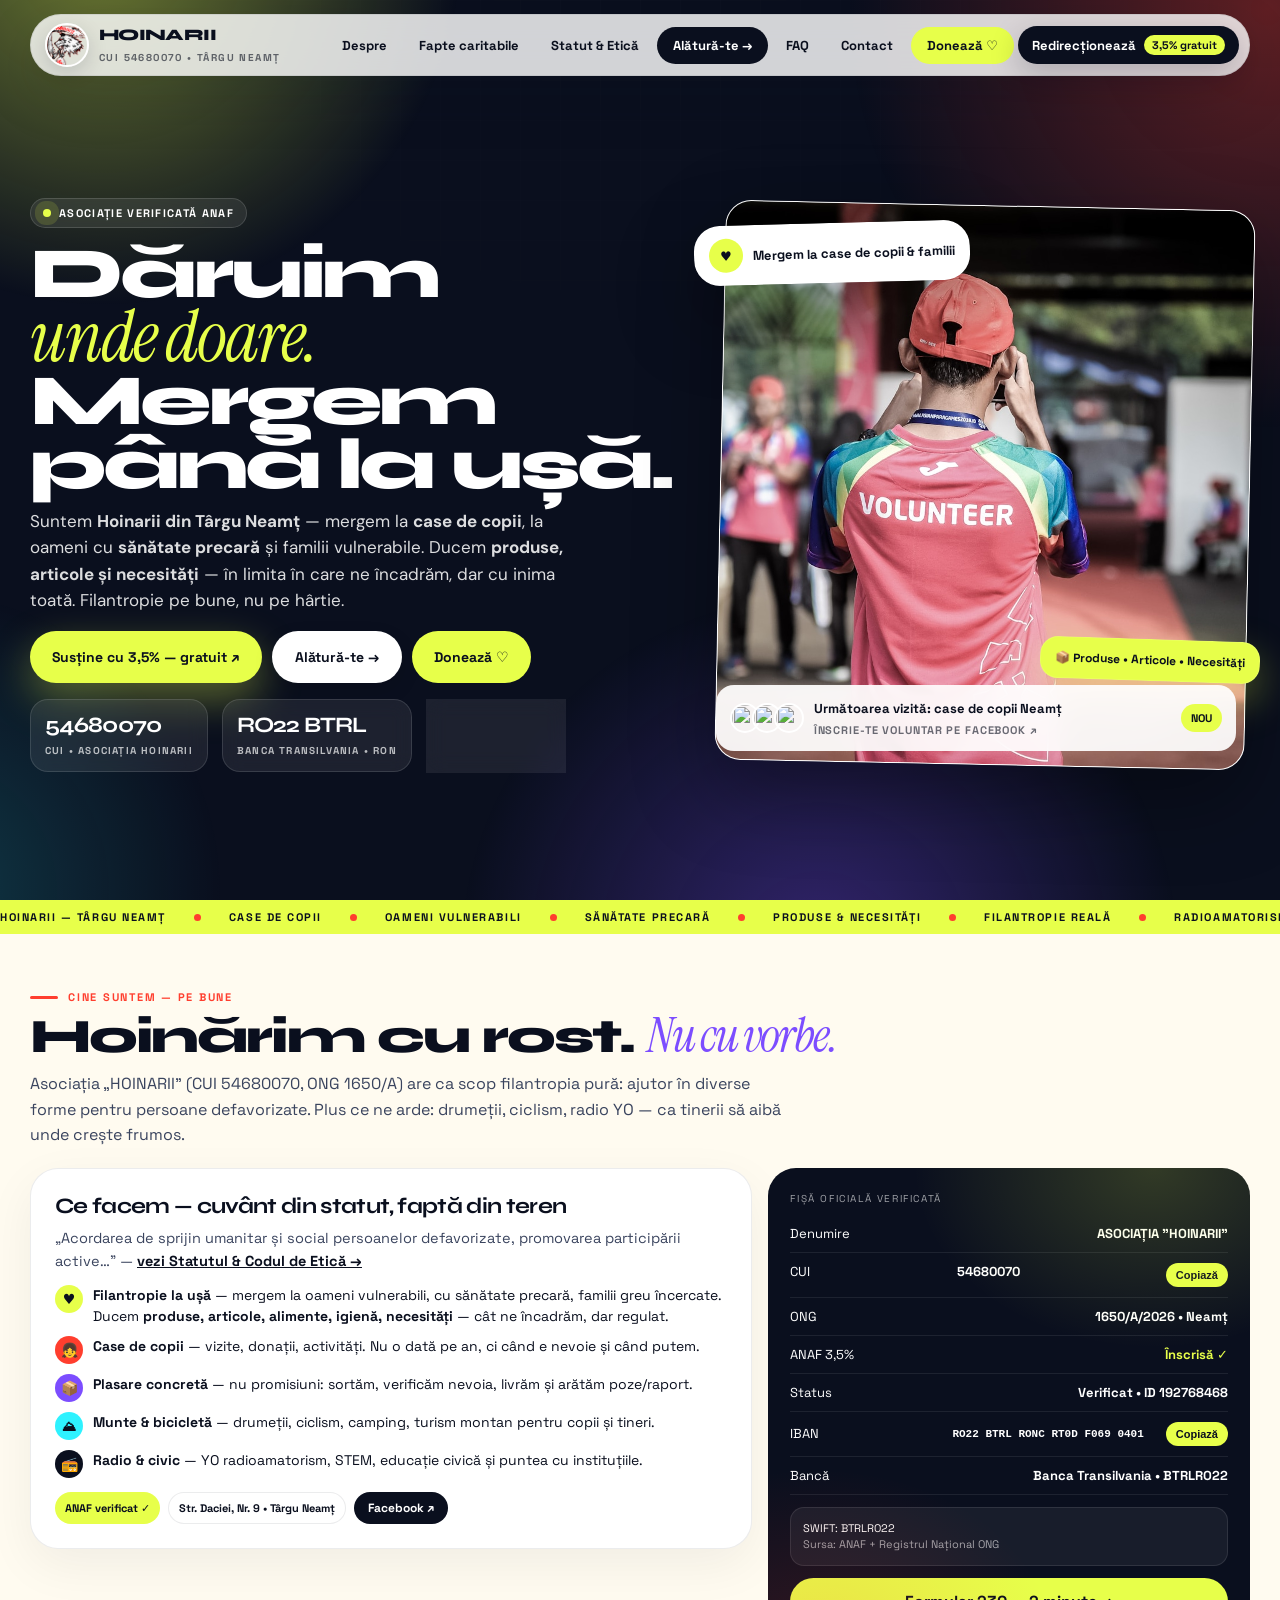
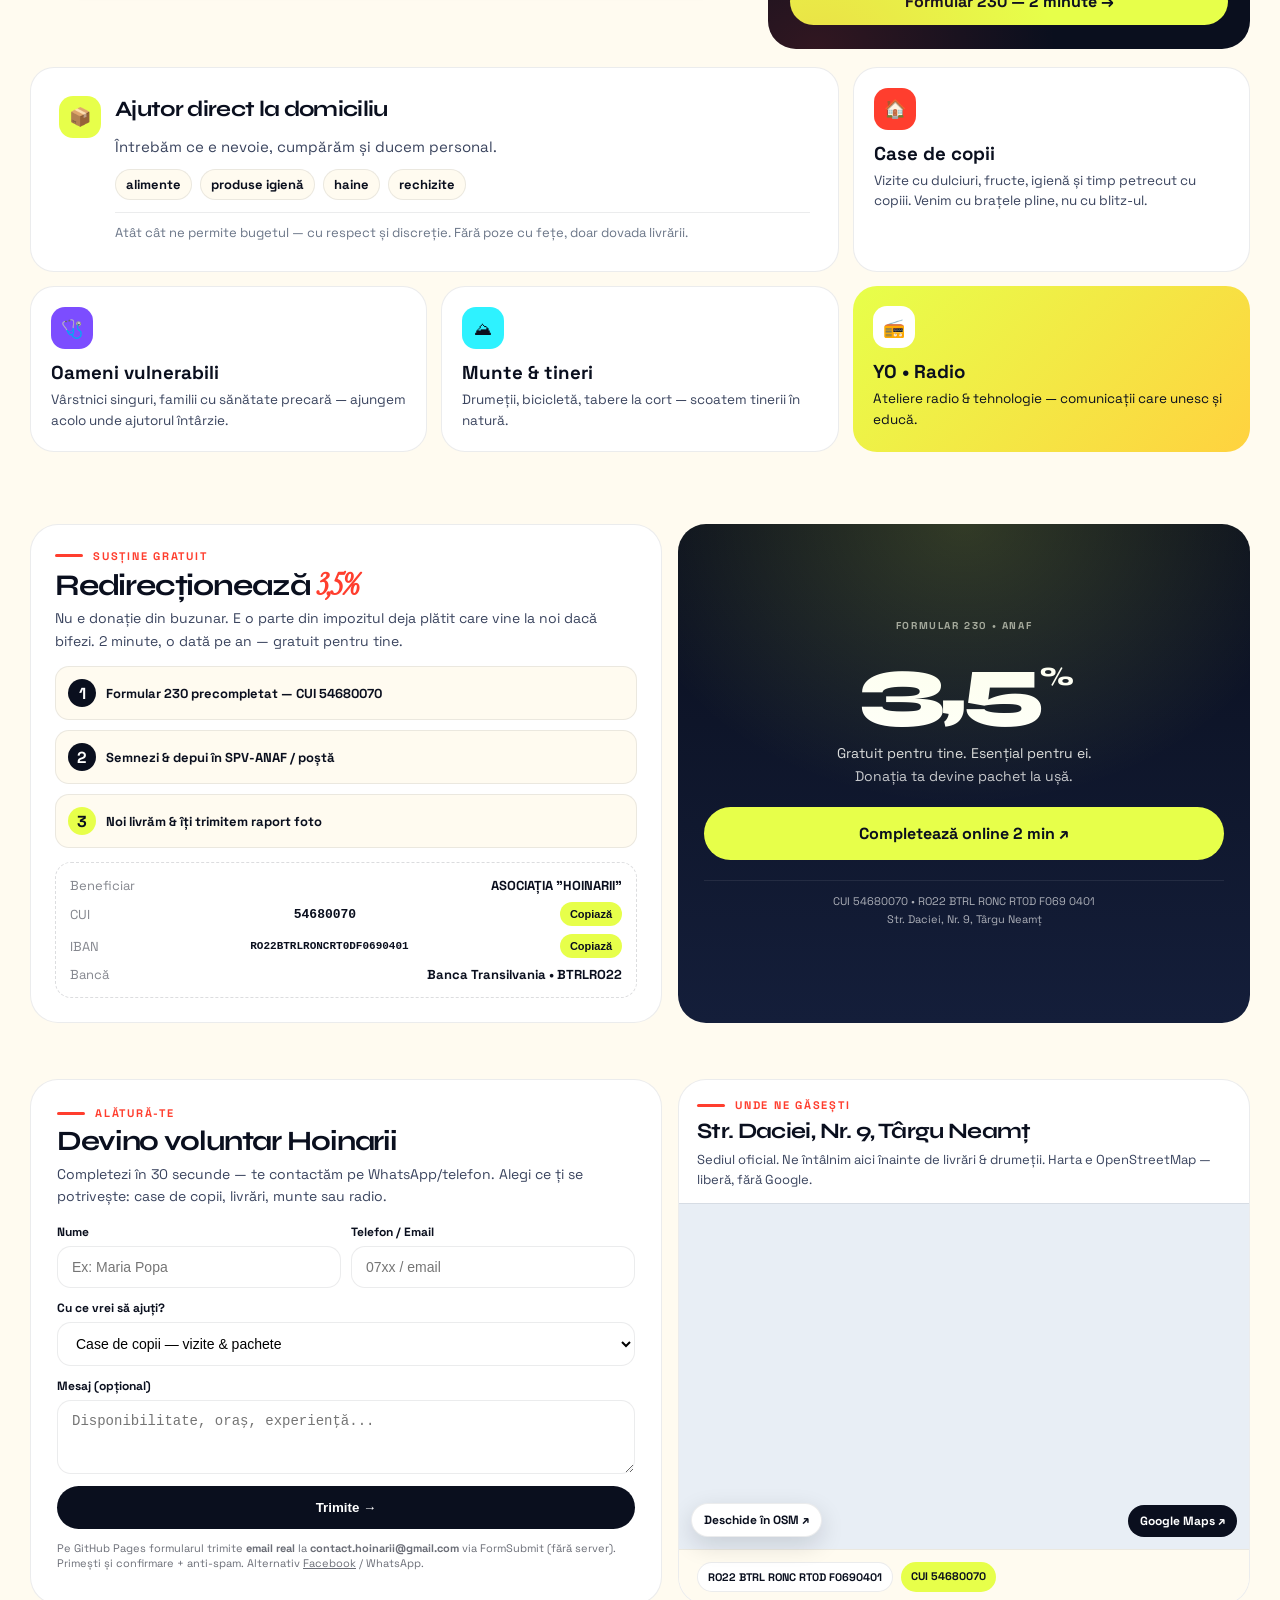
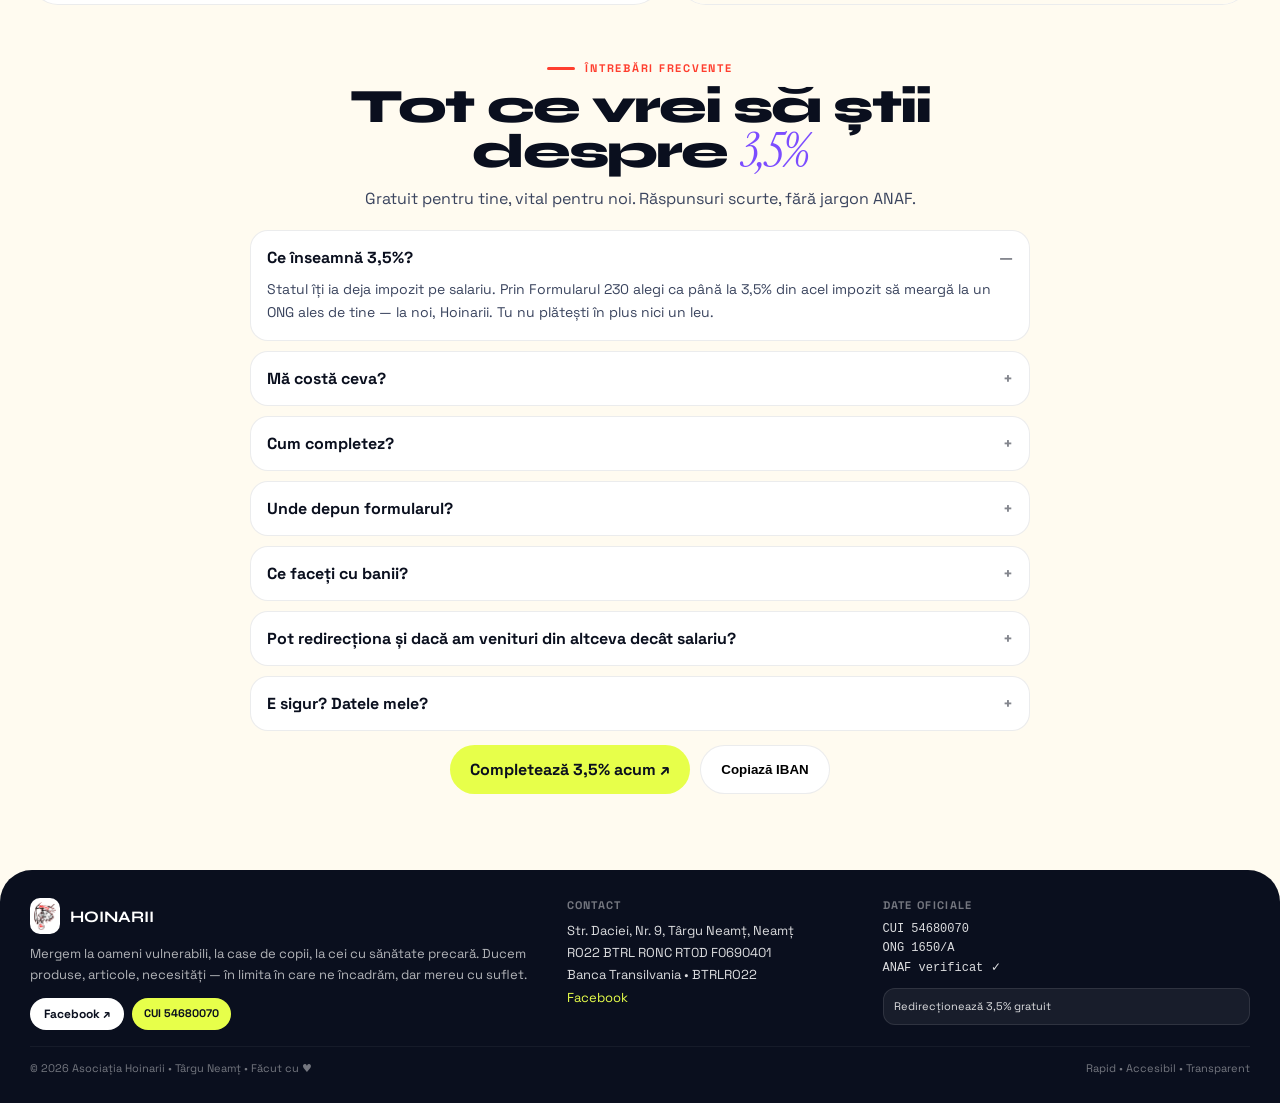
==== index.html @ 965cc8b4 "Add files via upload" ====
﻿<!DOCTYPE html>
<html lang="ro">
<head>
<meta charset="UTF-8">
<meta name="viewport" content="width=device-width, initial-scale=1">
<title>Asociația HOINARII — CUI 54680070 • Dăruim unde doare • Târgu Neamț</title>
<meta name="description" content="Hoinarii mergem la case de copii, la oameni vulnerabili cu sănătate precară — ducem produse, articole, necesități. CUI 54680070 • IBAN RO22 BTRL RONC RT0D F0690401 • ANAF 10.06.2026">
<link rel="icon" href="hoinarii-logo.png">
<link href="https://fonts.googleapis.com/css2?family=Syne:wght@600;700;800&family=Space+Grotesk:wght@400;500;700&family=DM+Sans:wght@400;600;700&family=Instrument+Serif:ital@0;1&display=swap" rel="stylesheet">
<style>
:root{--ink:#0A0F1E;--lime:#E7FF4A;--coral:#FF3E2E;--violet:#7C4DFF;--cyan:#2EF2FF;--cream:#FFFBF0;--line:rgba(10,15,30,.08)}
*{box-sizing:border-box;margin:0;padding:0}
html{scroll-behavior:smooth}
body{font-family:'Space Grotesk',system-ui,sans-serif;background:var(--cream);color:var(--ink);overflow-x:hidden}
a{text-decoration:none;color:inherit}
img{max-width:100%;display:block}
/* NAV WOW */
.nav{position:fixed;top:14px;left:50%;transform:translateX(-50%);z-index:50;width:min(1220px,calc(100% - 18px));background:rgba(255,255,255,.82);backdrop-filter:blur(18px) saturate(1.2);border:1px solid rgba(10,15,30,.08);border-radius:999px;display:flex;align-items:center;justify-content:space-between;padding:8px 10px 8px 14px;box-shadow:0 20px 60px rgba(10,15,30,.12)}
.brand{display:flex;align-items:center;gap:10px}
.brand img{height:44px;width:44px;object-fit:cover;border-radius:50%;border:2px solid white;box-shadow:0 6px 20px rgba(10,15,30,.15)}
.brand b{font-family:'Syne';font-weight:800;letter-spacing:-.04em;font-size:16px;line-height:1}
.brand span{font-size:10px;letter-spacing:.14em;text-transform:uppercase;opacity:.6;font-weight:700}
.nav-links{display:flex;gap:4px;align-items:center}
.nav-links a{padding:9px 14px;border-radius:999px;font-weight:700;font-size:13px;transition:.2s}
.nav-links a:hover{background:rgba(10,15,30,.06)}
.cta{ background:var(--ink);color:white;padding:11px 18px;border-radius:999px;font-weight:800;font-size:13px;display:inline-flex;gap:8px;align-items:center;box-shadow:0 10px 30px rgba(10,15,30,.22);transition:.2s}
.cta:hover{transform:translateY(-1px) scale(1.02)}
.cta span{background:var(--lime);color:var(--ink);padding:3px 8px;border-radius:999px;font-size:11px}
.hamb{display:none;width:42px;height:42px;border-radius:50%;border:1px solid var(--line);background:white;display:none;place-items:center}

/* HERO WOW */
.hero{position:relative;min-height:100vh;display:grid;place-items:center;background:var(--ink);overflow:hidden;color:white;padding:110px 18px 40px}
.mesh{position:absolute;inset:-20%;background:radial-gradient(600px 600px at 20% 10%, rgba(231,255,74,.45), transparent 60%), radial-gradient(700px 700px at 85% 15%, rgba(255,62,46,.35), transparent 60%), radial-gradient(600px 600px at 60% 90%, rgba(124,77,255,.35), transparent 60%), radial-gradient(500px 500px at 10% 85%, rgba(46,242,255,.18), transparent 60%);filter:blur(0px);animation:drift 12s ease-in-out infinite alternate}
@keyframes drift{to{transform:translate(20px,-20px) scale(1.04)}}
.grid-overlay{position:absolute;inset:0;background:linear-gradient(rgba(255,255,255,.06) 1px, transparent 1px), linear-gradient(90deg, rgba(255,255,255,.06) 1px, transparent 1px);background-size:40px 40px;opacity:.18;mask:radial-gradient(800px 600px at 50% 0%, black, transparent 78%)}
.hero-inner{position:relative;z-index:2;width:min(1220px,100%);display:grid;grid-template-columns:1.08fr .92fr;gap:28px;align-items:center}
.eyebrow{display:inline-flex;align-items:center;gap:8px;background:rgba(255,255,255,.08);border:1px solid rgba(255,255,255,.14);backdrop-filter:blur(10px);padding:7px 12px;border-radius:999px;font-size:11px;font-weight:700;letter-spacing:.12em;text-transform:uppercase}
.eyebrow i{width:8px;height:8px;background:var(--lime);border-radius:50%;box-shadow:0 0 0 8px rgba(231,255,74,.14);animation:pulse 2s infinite}
@keyframes pulse{50%{opacity:.6}}
.hero h1{font-family:'Syne';font-weight:800;font-size:clamp(36px,5.8vw,72px);line-height:.88;letter-spacing:-.05em;margin:14px 0 12px}
.hero h1 em{font-family:'Instrument Serif';font-weight:400;font-style:italic;color:var(--lime);letter-spacing:-.03em}
.hero p{font-family:'DM Sans';font-size:17px;line-height:1.55;color:rgba(255,255,255,.86);max-width:560px}
.hero-actions{margin-top:18px;display:flex;gap:10px;flex-wrap:wrap}
.btn{padding:16px 22px;border-radius:999px;font-weight:800;font-size:14px;display:inline-flex;gap:8px;align-items:center;transition:.2s;border:none;cursor:pointer}
.btn-lime{background:var(--lime);color:var(--ink);box-shadow:0 16px 40px rgba(231,255,74,.35)}
.btn-lime:hover{transform:translateY(-2px) scale(1.02)}
.btn-ghost{background:rgba(255,255,255,.08);color:white;border:1px solid rgba(255,255,255,.16);backdrop-filter:blur(8px)}
.btn-ghost:hover{background:rgba(255,255,255,.14)}
.stats{display:flex;gap:14px;flex-wrap:wrap;margin-top:16px}
.stat{background:rgba(255,255,255,.08);border:1px solid rgba(255,255,255,.12);backdrop-filter:blur(10px);padding:12px 14px;border-radius:18px;min-width:140px}
.stat b{font-family:'Syne';font-size:22px;letter-spacing:-.04em;display:block}
.stat span{font-size:10px;letter-spacing:.12em;text-transform:uppercase;opacity:.7;font-weight:700}
/* HERO CARD STACK */
.stack{position:relative;height:560px}
.card{position:absolute;border-radius:26px;overflow:hidden;box-shadow:0 30px 80px rgba(0,0,0,.35);border:1px solid rgba(255,255,255,.12)}
.card-1{inset:0 0 0 18px;transform:rotate(1.2deg);background:white}
.card-1 img{width:100%;height:100%;object-fit:cover}
.card-2{left:-8px;top:18px;background:white;padding:12px 14px;display:flex;gap:10px;align-items:center;transform:rotate(-1.5deg);color:var(--ink);font-weight:800;font-size:13px}
.card-3{right:-10px;bottom:84px;background:var(--lime);color:var(--ink);padding:12px 14px;border-radius:18px;transform:rotate(1.8deg);font-weight:800;font-size:12px;box-shadow:0 16px 40px rgba(231,255,74,.35)}
.card-bar{position:absolute;left:14px;right:14px;bottom:14px;background:rgba(255,255,255,.92);backdrop-filter:blur(12px);border-radius:18px;padding:12px 14px;display:flex;justify-content:space-between;align-items:center;gap:10px;color:var(--ink)}
.avatars{display:flex}
.avatars img{width:30px;height:30px;border-radius:50%;border:2px solid white;margin-left:-8px;object-fit:cover}
.avatars img:first-child{margin:0}

/* TICKER */
.ticker{background:var(--lime);color:var(--ink);padding:10px 0;overflow:hidden;white-space:nowrap;font-weight:800;letter-spacing:.14em;text-transform:uppercase;font-size:11px;border-y:1px solid rgba(10,15,30,.08)}
.track{display:inline-flex;gap:28px;animation:marq 18s linear infinite;align-items:center}
.track i{width:7px;height:7px;background:var(--coral);border-radius:50%;display:inline-block}
@keyframes marq{0%{transform:translateX(0)}100%{transform:translateX(-50%)}}

/* SECTIONS */
.wrap{width:min(1220px,calc(100% - 24px));margin:0 auto}
.section{padding:56px 0}
.kicker{font-size:11px;letter-spacing:.16em;text-transform:uppercase;font-weight:800;color:var(--coral);display:flex;gap:10px;align-items:center}
.kicker::before{content:'';width:28px;height:3px;background:var(--coral);border-radius:999px}
.h2{font-family:'Syne';font-weight:800;font-size:clamp(28px,4.2vw,48px);line-height:.92;letter-spacing:-.04em;color:var(--ink);margin:10px 0 12px}
.h2 em{font-family:'Instrument Serif';font-style:italic;font-weight:400;color:var(--violet)}
.lead{color:#3A445E;line-height:1.6;font-size:16px;max-width:760px}

/* BENTO */
.bento{margin-top:20px;display:grid;grid-template-columns:1.2fr .8fr;gap:16px;align-items:start}
.glass{background:white;border:1px solid var(--line);border-radius:28px;padding:24px;box-shadow:0 16px 50px rgba(10,15,30,.06)}
.glass h3{font-family:'Syne';font-size:22px;letter-spacing:-.03em}
.checks{margin-top:12px;display:grid;gap:10px}
.check{display:flex;gap:10px;align-items:flex-start;font-size:14px;line-height:1.45}
.check em{width:28px;height:28px;border-radius:50%;display:grid;place-items:center;flex-shrink:0;font-style:normal;font-weight:800}
.c1 em{background:var(--lime)}
.c2 em{background:var(--coral);color:white}
.c3 em{background:var(--violet);color:white}
.c4 em{background:var(--cyan)}
.c5 em{background:var(--ink);color:white}
.id-wow{background:var(--ink);color:white;border-radius:28px;padding:24px 22px;position:relative;overflow:hidden}
.id-wow .row{gap:14px}
.id-wow::after{content:'';position:absolute;inset:0;background:radial-gradient(400px 300px at 80% 0%, rgba(231,255,74,.18), transparent 60%), radial-gradient(400px 300px at 10% 100%, rgba(255,62,46,.16), transparent 60%);pointer-events:none}
.id-head{font-size:10px;letter-spacing:.16em;text-transform:uppercase;opacity:.6;margin-bottom:10px}
.row{display:flex;justify-content:space-between;gap:10px;padding:10px 0;border-bottom:1px solid rgba(255,255,255,.08);font-size:13px}
.row:last-child{border:0}
.row b{font-weight:800}
.copy{background:var(--lime);color:var(--ink);border:none;padding:6px 10px;border-radius:999px;font-weight:800;font-size:11px;cursor:pointer}

/* WOW GRID - ACTIVITATI REALE */
.real{margin-top:18px;display:grid;grid-template-columns:repeat(3,1fr);gap:14px}
.real-card{background:white;border:1px solid var(--line);border-radius:24px;padding:20px;position:relative;overflow:hidden;transition:.25s}
.real-card:hover{transform:translateY(-6px) rotate(.2deg);box-shadow:0 20px 50px rgba(10,15,30,.12)}
.real-card.big{grid-column:span 2;background:linear-gradient(135deg, #0A0F1E 0%, #1A2340 100%);color:white;border:none}
.real-card.big p{color:rgba(255,255,255,.78)}
.real-icon{width:42px;height:42px;border-radius:14px;display:grid;place-items:center;font-size:18px;margin-bottom:12px}
.r1 .real-icon{background:var(--lime)}
.r2 .real-icon{background:var(--coral);color:white}
.r3 .real-icon{background:var(--violet);color:white}
.r4 .real-icon{background:var(--cyan)}
.r5 .real-icon{background:#FFD23F}
.tag{position:absolute;top:12px;right:12px;background:var(--lime);padding:6px 10px;border-radius:999px;font-size:10px;font-weight:800;letter-spacing:.06em;text-transform:uppercase;color:var(--ink)}

/* IMPACT WOW */
.impact{margin-top:18px;background:var(--ink);color:white;border-radius:32px;padding:28px;display:grid;grid-template-columns:1.1fr .9fr;gap:22px;align-items:center;position:relative;overflow:hidden}
.impact::before{content:'';position:absolute;inset:0;background:radial-gradient(600px 400px at 15% 10%, rgba(231,255,74,.14), transparent 70%), radial-gradient(500px 500px at 90% 30%, rgba(255,62,46,.16), transparent 70%)}
.counters{display:grid;grid-template-columns:repeat(3,1fr);gap:12px;margin-top:14px}
.counter{background:rgba(255,255,255,.06);border:1px solid rgba(255,255,255,.10);backdrop-filter:blur(8px);border-radius:18px;padding:16px;text-align:center}
.counter b{font-family:'Syne';font-size:30px;letter-spacing:-.04em;display:block}
.counter span{font-size:10px;letter-spacing:.12em;text-transform:uppercase;opacity:.6;font-weight:800}

/* DGASPC BENTO WOW */
.partners{display:grid;grid-template-columns:1.1fr .9fr;gap:16px;margin-top:16px}
.partner-card{background:white;border:1px solid var(--line);border-radius:24px;padding:22px}
.partner-dark{background:var(--ink);color:white;border-radius:24px;padding:22px;position:relative;overflow:hidden}
.chip{padding:7px 10px;border-radius:999px;font-size:11px;font-weight:800;display:inline-flex;gap:6px;align-items:center}
.chip-lime{background:var(--lime);color:var(--ink)}
.chip-white{background:white;border:1px solid var(--line)}

/* DONATIE */
.donate{display:grid;grid-template-columns:1.05fr .95fr;gap:16px;margin-top:16px}
.donate-left{background:white;border:1px solid var(--line);border-radius:28px;padding:24px}
.donate-right{background:linear-gradient(180deg, #0A0F1E 0%, #141E3A 100%);color:white;border-radius:28px;padding:24px;position:relative;overflow:hidden;text-align:center}
.donate-right::after{content:'';position:absolute;inset:0;background:radial-gradient(500px 400px at 50% 0%, rgba(231,255,74,.18), transparent 70%);pointer-events:none}
.big{font-family:'Syne';font-size:82px;letter-spacing:-.06em;line-height:.85;font-weight:800}
.big small{font-size:26px;vertical-align:super}

/* FOOTER */
footer{margin-top:20px;background:var(--ink);color:rgba(255,255,255,.86);border-radius:32px 32px 0 0;padding:28px 18px}
.footer{width:min(1220px,calc(100% - 24px));margin:0 auto;display:grid;grid-template-columns:1.4fr .8fr 1fr;gap:22px}

/* REVEAL */
.reveal{opacity:0;transform:translateY(16px);transition:.6s}
.reveal.in{opacity:1;transform:none}

/* RESPONSIVE */
@media(max-width:980px){
  .hero-inner,.bento,.partners,.donate,.impact{grid-template-columns:1fr}
  .real{grid-template-columns:1fr 1fr}
  .real-card.big{grid-column:span 1}
  .nav-links{display:none}
  .nav-links.open{display:flex;position:absolute;top:62px;left:0;right:0;background:white;border-radius:22px;padding:12px;flex-direction:column;box-shadow:0 20px 60px rgba(10,15,30,.14);border:1px solid var(--line)}
  .hamb{display:grid}
  .stack{height:420px}
  .footer{grid-template-columns:1fr}
}
@media(max-width:640px){.real{grid-template-columns:1fr}.counters{grid-template-columns:1fr}.big{font-size:64px}}
</style>
</head>
<body>

<nav class="nav">
  <a class="brand" href="#acasa">
    <img src="hoinarii-logo.png" alt="Hoinarii" onerror="this.src='https://scontent.fbcm1-1.fna.fbcdn.net/v/t39.30808-1/468862122_584652697306603_2329388760797295664_n.jpg?stp=dst-jpg_tt6&cstp=mx2033x2048&ctp=s720x720&_nc_cat=100&ccb=1-7&_nc_sid=3ab345&_nc_ohc=Ow0p8S0KdeMQ7kNvwFeZqs7&_nc_oc=Adr8qoAkeLyJb9kZlVljF73TWTAmpBjF6z2P2prXF7fdD5mu4oGw2ZP3MWt3UJshZqU&_nc_zt=24&_nc_ht=scontent.fbcm1-1.fna&_nc_gid=qcUa20I_WIpkkNEvyElDGQ'">
    <div><b>HOINARII</b><br><span>CUI 54680070 • Târgu Neamț</span></div>
  </a>
  <div class="nav-links" id="navLinks">
    <a href="#despre">Despre</a>
    <a href="#fapte">Fapte caritabile</a>
    <a href="despre.html">Statut & Etică</a>
    <a href="#voluntari" style="background:var(--ink);color:white;padding:10px 16px;border-radius:999px;font-weight:800;font-size:13px">Alătură-te →</a>
    <a href="#faq">FAQ</a>
    <a href="#contact">Contact</a>
    <a href="#" onclick="openDonate();return false" style="background:var(--lime);color:var(--ink);padding:10px 16px;border-radius:999px;font-weight:800;font-size:13px;display:inline-flex;gap:6px;align-items:center">Donează ♡</a>
    <a class="cta" href="https://ing.redirectioneaza.ro/asociatia-hoinarii/" target="_blank">Redirecționează <span>3,5% gratuit</span></a>
  </div>
  <button class="hamb" id="menuBtn">☰</button>
</nav>

<section class="hero" id="acasa">
  <div class="mesh"></div>
  <div class="grid-overlay"></div>
  <div class="hero-inner">
    <div>
      <div class="eyebrow"><i></i> Asociație verificată ANAF</div>
      <h1>Dăruim<br><em>unde doare.</em><br>Mergem<br>până la ușă.</h1>
      <p>Suntem <b>Hoinarii din Târgu Neamț</b> — mergem la <b>case de copii</b>, la oameni cu <b>sănătate precară</b> și familii vulnerabile. Ducem <b>produse, articole și necesități</b> — în limita în care ne încadrăm, dar cu inima toată. Filantropie pe bune, nu pe hârtie.</p>
      <div class="hero-actions">
        <a class="btn btn-lime" href="https://ing.redirectioneaza.ro/asociatia-hoinarii/" target="_blank">Susține cu 3,5% — gratuit ↗</a>
        <a href="#voluntari" class="btn" style="background:white;color:var(--ink);border:1px solid rgba(255,255,255,.9);box-shadow:0 8px 20px rgba(0,0,0,.12)">Alătură-te →</a>
        <a href="#" onclick="openDonate();return false" class="btn btn-ghost" style="background:var(--lime);color:var(--ink);border:none">Donează ♡</a>
      </div>
      <div class="stats">
        <div class="stat"><b>54680070</b><span>CUI • ASOCIAȚIA HOINARII</span></div>
        <div class="stat"><b>RO22 BTRL</b><span>Banca Transilvania • RON</span></div>
        <div class="stat"><b>1650/A</b><span>ONG Neamț</span></div>
      </div>
    </div>
    <div class="stack">
      <div class="card card-1"><img src="community.jpg" alt="Voluntari Hoinarii"></div>
      <div class="card card-2"> <span style="width:34px;height:34px;border-radius:50%;background:var(--lime);display:grid;place-items:center">♥</span> Mergem la case de copii & familii</div>
      <div class="card card-3">📦 Produse • Articole • Necesități</div>
      <a href="https://www.facebook.com/Hoinarii.Original" target="_blank" class="card-bar" style="text-decoration:none">
        <div style="display:flex;gap:10px;align-items:center">
          <div class="avatars"><img src="https://i.pravatar.cc/100?img=12"><img src="https://i.pravatar.cc/100?img=15"><img src="https://i.pravatar.cc/100?img=33"></div>
          <div><b style="font-size:13px">Următoarea vizită: case de copii Neamț</b><br><span style="font-size:11px;opacity:.6;letter-spacing:.08em;text-transform:uppercase;font-weight:700">Înscrie-te voluntar pe Facebook ↗</span></div>
        </div>
        <span style="background:var(--lime);padding:7px 10px;border-radius:999px;font-weight:800;font-size:11px;color:var(--ink)">NOU</span>
      </a>
    </div>
  </div>
</section>

<div class="ticker"><div class="track"><span>Hoinarii — Târgu Neamț</span><i></i><span>Case de copii</span><i></i><span>Oameni vulnerabili</span><i></i><span>Sănătate precară</span><i></i><span>Produse & necesități</span><i></i><span>Filantropie reală</span><i></i><span>Radioamatorism YO</span><i></i><span>Hoinarii — Târgu Neamț</span><i></i><span>Case de copii</span><i></i><span>Oameni vulnerabili</span><i></i><span>Sănătate precară</span><i></i><span>Produse & necesități</span><i></i></div></div>

<section class="section wrap" id="despre">
  <div class="kicker">Cine suntem — pe bune</div>
  <h2 class="h2">Hoinărim cu rost. <em>Nu cu vorbe.</em></h2>
  <p class="lead">Asociația „HOINARII” (CUI 54680070, ONG 1650/A) are ca scop filantropia pură: ajutor în diverse forme pentru persoane defavorizate. Plus ce ne arde: drumeții, ciclism, radio YO — ca tinerii să aibă unde crește frumos.</p>

  <div class="bento">
    <div class="glass reveal">
      <h3>Ce facem — cuvânt din statut, faptă din teren</h3>
      <p style="color:#3A445E;line-height:1.6;margin-top:8px;font-size:14.5px">„Acordarea de sprijin umanitar și social persoanelor defavorizate, promovarea participării active…” — <a href="despre.html" style="text-decoration:underline;font-weight:700;color:var(--ink)">vezi Statutul & Codul de Etică →</a></p>
      <div class="checks">
        <div class="check c1"><em>♥</em><span><b>Filantropie la ușă</b> — mergem la oameni vulnerabili, cu sănătate precară, familii greu încercate. Ducem <b>produse, articole, alimente, igienă, necesități</b> — cât ne încadrăm, dar regulat.</span></div>
        <div class="check c2"><em>👧</em><span><b>Case de copii</b> — vizite, donații, activități. Nu o dată pe an, ci când e nevoie și când putem.</span></div>
        <div class="check c3"><em>📦</em><span><b>Plasare concretă</b> — nu promisiuni: sortăm, verificăm nevoia, livrăm și arătăm poze/raport.</span></div>
        <div class="check c4"><em>⛰</em><span><b>Munte & bicicletă</b> — drumeții, ciclism, camping, turism montan pentru copii și tineri.</span></div>
        <div class="check c5"><em>📻</em><span><b>Radio & civic</b> — YO radioamatorism, STEM, educație civică și puntea cu instituțiile.</span></div>
      </div>
      <div style="margin-top:14px;display:flex;gap:8px;flex-wrap:wrap">
        <span class="chip chip-lime">ANAF verificat ✓</span>
        <span class="chip chip-white">Str. Daciei, Nr. 9 • Târgu Neamț</span>
        <a href="https://www.facebook.com/Hoinarii.Original" target="_blank" style="background:var(--ink);color:white;padding:8px 14px;border-radius:999px;font-weight:800;font-size:12px">Facebook ↗</a>
      </div>
    </div>
    <div class="id-wow reveal">
      <div class="id-head">Fișă oficială verificată</div>
      <div class="row"><span>Denumire</span><b>ASOCIAȚIA "HOINARII"</b></div>
      <div class="row"><span>CUI</span><b>54680070</b> <button class="copy" onclick="copyText('54680070')">Copiază</button></div>
      <div class="row"><span>ONG</span><b>1650/A/2026 • Neamț</b></div>
      <div class="row"><span>ANAF 3,5%</span><b style="color:var(--lime)">Înscrisă ✓</b></div>
      <div class="row"><span>Status</span><b>Verificat • ID 192768468</b></div>
      <div class="row" style="align-items:center"><span>IBAN</span><b style="font-family:monospace;font-size:11px;word-break:break-all;text-align:right;flex:1;margin-right:8px">RO22 BTRL RONC RT0D F069 0401</b> <button class="copy" onclick="copyText('RO22BTRLRONCRT0DF0690401')">Copiază</button></div>
      <div class="row"><span>Bancă</span><b>Banca Transilvania • BTRLRO22</b></div>
      <div style="margin-top:12px;background:rgba(255,255,255,.06);border:1px solid rgba(255,255,255,.10);border-radius:14px;padding:12px;font-size:11px;line-height:1.5">SWIFT: BTRLRO22<br><span style="opacity:.6">Sursa: ANAF + Registrul Național ONG</span></div>
      <a href="https://ing.redirectioneaza.ro/asociatia-hoinarii/" target="_blank" style="display:block;margin-top:12px;background:var(--lime);color:var(--ink);padding:13px;border-radius:999px;text-align:center;font-weight:800">Formular 230 — 2 minute →</a>
    </div>
  </div>

  <!-- FAPTE REALE WOW - SIMPLIFICAT -->
  <div class="real" id="fapte">
    <div class="real-card reveal" style="background:white;color:var(--ink);border:1px solid var(--line);padding:28px;grid-column:span 2">
      <div style="display:flex;gap:14px;align-items:flex-start">
        <div class="real-icon" style="background:var(--lime);flex-shrink:0">📦</div>
        <div style="flex:1;min-width:0">
          <h3 style="font-family:'Syne';font-size:22px;letter-spacing:-.03em;color:var(--ink);line-height:1.2">Ajutor direct la domiciliu</h3>
          <p style="margin-top:12px;font-size:15px;line-height:1.75;color:#3A445E;white-space:normal;word-break:normal">Întrebăm ce e nevoie, cumpărăm și ducem personal.</p>
          <p style="margin-top:8px;display:flex;flex-wrap:wrap;gap:8px">
            <span style="background:#FFFBF0;border:1px solid var(--line);padding:6px 10px;border-radius:999px;font-size:13px;font-weight:700">alimente</span>
            <span style="background:#FFFBF0;border:1px solid var(--line);padding:6px 10px;border-radius:999px;font-size:13px;font-weight:700">produse igienă</span>
            <span style="background:#FFFBF0;border:1px solid var(--line);padding:6px 10px;border-radius:999px;font-size:13px;font-weight:700">haine</span>
            <span style="background:#FFFBF0;border:1px solid var(--line);padding:6px 10px;border-radius:999px;font-size:13px;font-weight:700">rechizite</span>
          </p>
          <p style="margin-top:12px;font-size:13px;line-height:1.6;color:#6B7688;border-top:1px solid var(--line);padding-top:10px">Atât cât ne permite bugetul — cu respect și discreție. Fără poze cu fețe, doar dovada livrării.</p>
        </div>
      </div>
    </div>
    <div class="real-card r2 reveal"><div class="real-icon">🏠</div><h3>Case de copii</h3><p style="font-size:13.5px;color:#3A445E;line-height:1.5;margin-top:6px">Vizite cu dulciuri, fructe, igienă și timp petrecut cu copiii. Venim cu brațele pline, nu cu blitz-ul.</p></div>
    <div class="real-card r3 reveal"><div class="real-icon">🩺</div><h3>Oameni vulnerabili</h3><p style="font-size:13.5px;color:#3A445E;line-height:1.5;margin-top:6px">Vârstnici singuri, familii cu sănătate precară — ajungem acolo unde ajutorul întârzie.</p></div>
    <div class="real-card r4 reveal"><div class="real-icon">⛰</div><h3>Munte & tineri</h3><p style="font-size:13.5px;color:#3A445E;line-height:1.5;margin-top:6px">Drumeții, bicicletă, tabere la cort — scoatem tinerii în natură.</p></div>
    <div class="real-card r5 reveal" style="background:linear-gradient(135deg, #E7FF4A, #FFD23F);border:none"><div class="real-icon" style="background:white">📻</div><h3>YO • Radio</h3><p style="font-size:13.5px;line-height:1.5;margin-top:6px;color:var(--ink)">Ateliere radio & tehnologie — comunicații care unesc și educă.</p></div>
  </div>
</section>



<section class="section wrap" id="doneaza" style="padding-top:0">
  <div class="donate">
    <div class="donate-left reveal">
      <div class="kicker">Susține gratuit</div>
      <h3 style="font-family:'Syne';font-size:30px;letter-spacing:-.04em;line-height:.95;margin-top:8px">Redirecționează <em style="font-family:'Instrument Serif';font-style:italic;color:var(--coral)">3,5%</em></h3>
      <p style="color:#3A445E;line-height:1.6;margin-top:8px;font-size:14px">Nu e donație din buzunar. E o parte din impozitul deja plătit care vine la noi dacă bifezi. 2 minute, o dată pe an — gratuit pentru tine.</p>
      <div style="margin-top:14px;display:grid;gap:10px">
        <div style="display:flex;gap:10px;align-items:center;background:#FFFBF0;border:1px solid var(--line);border-radius:14px;padding:12px"><span style="width:28px;height:28px;border-radius:50%;background:var(--ink);color:white;display:grid;place-items:center;font-weight:800">1</span><b style="font-size:13px">Formular 230 precompletat — CUI 54680070</b></div>
        <div style="display:flex;gap:10px;align-items:center;background:#FFFBF0;border:1px solid var(--line);border-radius:14px;padding:12px"><span style="width:28px;height:28px;border-radius:50%;background:var(--ink);color:white;display:grid;place-items:center;font-weight:800">2</span><b style="font-size:13px">Semnezi & depui în SPV-ANAF / poștă</b></div>
        <div style="display:flex;gap:10px;align-items:center;background:#FFFBF0;border:1px solid var(--line);border-radius:14px;padding:12px"><span style="width:28px;height:28px;border-radius:50%;background:var(--lime);display:grid;place-items:center;font-weight:800">3</span><b style="font-size:13px">Noi livrăm & îți trimitem raport foto</b></div>
      </div>
      <div style="margin-top:14px;background:white;border:1px dashed rgba(10,15,30,.14);border-radius:16px;padding:14px;display:grid;gap:8px">
        <div style="display:flex;justify-content:space-between;gap:8px;font-size:13px"><span style="opacity:.5">Beneficiar</span><b>ASOCIAȚIA "HOINARII"</b></div>
        <div style="display:flex;justify-content:space-between;gap:8px;font-size:13px;align-items:center"><span style="opacity:.5">CUI</span><b style="font-family:monospace">54680070</b> <button class="copy" onclick="copyText('54680070')">Copiază</button></div>
        <div style="display:flex;justify-content:space-between;gap:8px;font-size:13px;align-items:center"><span style="opacity:.5">IBAN</span><b style="font-family:monospace;font-size:11px">RO22BTRLRONCRT0DF0690401</b> <button class="copy" onclick="copyText('RO22BTRLRONCRT0DF0690401')">Copiază</button></div>
        <div style="display:flex;justify-content:space-between;gap:8px;font-size:13px"><span style="opacity:.5">Bancă</span><b>Banca Transilvania • BTRLRO22</b></div>
      </div>
    </div>
    <div class="donate-right reveal" style="padding:32px 26px;display:flex;flex-direction:column;gap:14px;justify-content:center">
      <div style="font-size:10px;letter-spacing:.16em;text-transform:uppercase;font-weight:800;opacity:.6">Formular 230 • ANAF</div>
      <div class="big" style="line-height:1">3,5<small>%</small></div>
      <p style="opacity:.85;line-height:1.7;font-size:14px;margin:0">Gratuit pentru tine. Esențial pentru ei.<br><span style="opacity:.9">Donația ta devine pachet la ușă.</span></p>
      <a href="https://ing.redirectioneaza.ro/asociatia-hoinarii/" target="_blank" style="display:block;background:var(--lime);color:var(--ink);padding:16px;border-radius:999px;font-weight:800;text-align:center;margin-top:4px">Completează online 2 min ↗</a>
      <div style="margin-top:6px;padding-top:12px;border-top:1px solid rgba(255,255,255,.12);font-size:11px;opacity:.65;line-height:1.6">CUI 54680070 • RO22 BTRL RONC RT0D F069 0401<br>Str. Daciei, Nr. 9, Târgu Neamț</div>
    </div>
  </div>
</section>

<!-- VOLUNTARI + HARTA OSM -->
<section class="section wrap" id="voluntari" style="padding-top:0">
  <div style="display:grid;grid-template-columns:1.05fr .95fr;gap:16px">
    <!-- FORMULAR -->
    <div class="reveal" style="background:white;border:1px solid var(--line);border-radius:28px;padding:26px">
      <div class="kicker">Alătură-te</div>
      <h3 style="font-family:'Syne';font-size:28px;letter-spacing:-.04em;line-height:.95;margin-top:8px">Devino voluntar Hoinarii</h3>
      <p style="color:#3A445E;line-height:1.6;margin-top:8px;font-size:14px">Completezi în 30 secunde — te contactăm pe WhatsApp/telefon. Alegi ce ți se potrivește: case de copii, livrări, munte sau radio.</p>
      <form id="volForm" action="https://formsubmit.co/contact.hoinarii@gmail.com" method="POST" style="margin-top:16px;display:grid;gap:12px">
        <input type="hidden" name="_subject" value="Voluntar nou - Hoinarii (site)">
        <input type="hidden" name="_captcha" value="false">
        <input type="hidden" name="_template" value="table">
        <input type="hidden" name="_next" value="https://example.com/multumim.html">
        <input type="text" name="_honey" style="display:none">
        <div style="display:grid;grid-template-columns:1fr 1fr;gap:10px">
          <label style="display:grid;gap:6px;font-size:12px;font-weight:700">Nume<input name="nume" required placeholder="Ex: Maria Popa" style="padding:12px 14px;border:1px solid var(--line);border-radius:14px;font-size:14px"></label>
          <label style="display:grid;gap:6px;font-size:12px;font-weight:700">Telefon / Email<input name="contact" required placeholder="07xx / email" style="padding:12px 14px;border:1px solid var(--line);border-radius:14px;font-size:14px"></label>
        </div>
        <label style="display:grid;gap:6px;font-size:12px;font-weight:700">Cu ce vrei să ajuți?
          <select name="rol" style="padding:12px 14px;border:1px solid var(--line);border-radius:14px;font-size:14px;background:white">
            <option>Case de copii — vizite & pachete</option>
            <option>Livrări la domiciliu — produse & necesități</option>
            <option>Munte & tineri — drumeții / ciclism / tabere</option>
            <option>Radio & STEM — ateliere YO</option>
            <option>Oricum e nevoie</option>
          </select>
        </label>
        <label style="display:grid;gap:6px;font-size:12px;font-weight:700">Mesaj (opțional)<textarea name="mesaj" rows="3" placeholder="Disponibilitate, oraș, experiență..." style="padding:12px 14px;border:1px solid var(--line);border-radius:14px;font-size:14px;resize:vertical"></textarea></label>
        <button type="submit" style="background:var(--ink);color:white;padding:14px;border-radius:999px;font-weight:800;border:none;cursor:pointer;display:flex;justify-content:center;gap:8px;align-items:center">Trimite →</button>
        <p style="font-size:11px;opacity:.6;line-height:1.4">Pe GitHub Pages formularul trimite <b>email real</b> la <b>contact.hoinarii@gmail.com</b> via FormSubmit (fără server). Primești și confirmare + anti-spam. Alternativ <a href="https://www.facebook.com/Hoinarii.Original" target="_blank" style="text-decoration:underline;color:var(--ink)">Facebook</a> / WhatsApp.</p>
      </form>
      <div id="volMsg" style="display:none;margin-top:12px;background:var(--lime);padding:12px;border-radius:14px;font-weight:700;font-size:13px"></div>
    </div>
    <!-- HARTA OSM -->
    <div class="reveal" style="border:1px solid var(--line);border-radius:28px;overflow:hidden;background:white;display:flex;flex-direction:column">
      <div style="padding:18px 18px 0">
        <div class="kicker">Unde ne găsești</div>
        <h3 style="font-family:'Syne';font-size:22px;letter-spacing:-.03em;margin-top:6px">Str. Daciei, Nr. 9, Târgu Neamț</h3>
        <p style="color:#3A445E;font-size:13px;line-height:1.5;margin-top:6px">Sediul oficial. Ne întâlnim aici înainte de livrări & drumeții. Harta e OpenStreetMap — liberă, fără Google.</p>
      </div>
      <div style="margin-top:14px;flex:1;min-height:340px;border-top:1px solid var(--line);position:relative;background:#E8EEF5">
        <iframe title="Harta OSM Hoinarii" loading="lazy" style="width:100%;height:100%;min-height:340px;border:0" src="https://www.openstreetmap.org/export/embed.html?bbox=26.349%2C47.199%2C26.375%2C47.214&layer=mapnik&marker=47.2066%2C26.3622"></iframe>
        <a href="https://www.openstreetmap.org/search?query=Strada%20Daciei%209%20Targu%20Neamt#map=17/47.2066/26.3622" target="_blank" style="position:absolute;left:12px;bottom:12px;background:white;padding:8px 12px;border-radius:999px;font-weight:800;font-size:12px;box-shadow:0 8px 24px rgba(10,15,30,.14);border:1px solid var(--line)">Deschide în OSM ↗</a>
        <a href="https://www.google.com/maps/search/Strada+Daciei+9+Targu+Neamt" target="_blank" style="position:absolute;right:12px;bottom:12px;background:var(--ink);color:white;padding:8px 12px;border-radius:999px;font-weight:800;font-size:12px">Google Maps ↗</a>
      </div>
      <div style="padding:12px 18px;display:flex;gap:8px;flex-wrap:wrap;background:#FFFBF0;border-top:1px solid var(--line)">
        <span style="background:white;border:1px solid var(--line);padding:7px 10px;border-radius:999px;font-size:11px;font-weight:800">RO22 BTRL RONC RT0D F0690401</span>
        <span style="background:var(--lime);padding:7px 10px;border-radius:999px;font-size:11px;font-weight:800">CUI 54680070</span>
      </div>
    </div>
  </div>
</section>

<!-- FAQ 3,5% EXTINS -->
<section class="section wrap" id="faq" style="padding-top:0">
  <div style="max-width:780px;margin:0 auto">
    <div class="kicker" style="justify-content:center">Întrebări frecvente</div>
    <h2 class="h2" style="text-align:center">Tot ce vrei să știi despre <em>3,5%</em></h2>
    <p style="text-align:center;color:#3A445E;line-height:1.6;margin:0 auto;max-width:620px">Gratuit pentru tine, vital pentru noi. Răspunsuri scurte, fără jargon ANAF.</p>
    <div style="margin-top:18px;display:grid;gap:10px" id="faqList">
      <details open style="background:white;border:1px solid var(--line);border-radius:18px;padding:16px"><summary style="cursor:pointer;font-weight:800;display:flex;justify-content:space-between;gap:12px;list-style:none">Ce înseamnă 3,5%? <span style="opacity:.5">—</span></summary><p style="margin-top:10px;color:#3A445E;line-height:1.65;font-size:14px">Statul îți ia deja impozit pe salariu. Prin Formularul 230 alegi ca până la 3,5% din acel impozit să meargă la un ONG ales de tine — la noi, Hoinarii. Tu nu plătești în plus nici un leu.</p></details>
      <details style="background:white;border:1px solid var(--line);border-radius:18px;padding:16px"><summary style="cursor:pointer;font-weight:800;display:flex;justify-content:space-between;gap:12px;list-style:none">Mă costă ceva? <span style="opacity:.5">+</span></summary><p style="margin-top:10px;color:#3A445E;line-height:1.65;font-size:14px"><b>0 lei.</b> E redirecționare, nu donație. Dacă nu completezi, banii rămân la bugetul de stat.</p></details>
      <details style="background:white;border:1px solid var(--line);border-radius:18px;padding:16px"><summary style="cursor:pointer;font-weight:800;display:flex;justify-content:space-between;gap:12px;list-style:none">Cum completez? <span style="opacity:.5">+</span></summary><p style="margin-top:10px;color:#3A445E;line-height:1.65;font-size:14px">Intri pe <a href="https://ing.redirectioneaza.ro/asociatia-hoinarii/" target="_blank" style="text-decoration:underline;font-weight:700">ing.redirectioneaza.ro/asociatia-hoinarii</a> — e precompletat cu CUI 54680070 și IBAN RO22 BTRL. Semnezi digital sau pe hârtie. Durează 2 minute.</p></details>
      <details style="background:white;border:1px solid var(--line);border-radius:18px;padding:16px"><summary style="cursor:pointer;font-weight:800;display:flex;justify-content:space-between;gap:12px;list-style:none">Unde depun formularul? <span style="opacity:.5">+</span></summary><p style="margin-top:10px;color:#3A445E;line-height:1.65;font-size:14px">Online în <b>SPV-ANAF</b> (cel mai simplu), sau fizic la ANAF/poștă. Noi nu avem nevoie de original — ANAF ne virează direct.</p></details>
      <details style="background:white;border:1px solid var(--line);border-radius:18px;padding:16px"><summary style="cursor:pointer;font-weight:800;display:flex;justify-content:space-between;gap:12px;list-style:none">Ce faceți cu banii? <span style="opacity:.5">+</span></summary><p style="margin-top:10px;color:#3A445E;line-height:1.65;font-size:14px">Pachete la domiciliu (alimente, igienă, haine, rechizite), vizite la case de copii, transport, tabere munte & ateliere radio. Raport foto la fiecare acțiune, fără imagini cu fețe.</p></details>
      <details style="background:white;border:1px solid var(--line);border-radius:18px;padding:16px"><summary style="cursor:pointer;font-weight:800;display:flex;justify-content:space-between;gap:12px;list-style:none">Pot redirecționa și dacă am venituri din altceva decât salariu? <span style="opacity:.5">+</span></summary><p style="margin-top:10px;color:#3A445E;line-height:1.65;font-size:14px">Da — și pensii, activități independente etc., cu Declarația Unică. Pentru salarii e Formularul 230. Întreabă-ne și te ghidăm.</p></details>
      <details style="background:white;border:1px solid var(--line);border-radius:18px;padding:16px"><summary style="cursor:pointer;font-weight:800;display:flex;justify-content:space-between;gap:12px;list-style:none">E sigur? Datele mele? <span style="opacity:.5">+</span></summary><p style="margin-top:10px;color:#3A445E;line-height:1.65;font-size:14px">ANAF verificat — ONG 1650/A, CUI 54680070, IBAN BTRLRO22. Datele din Formularul 230 sunt protejate de ANAF (Reg. UE 2016/679). Noi vedem doar suma totală, nu detaliile tale fiscale.</p></details>
    </div>
    <div style="margin-top:14px;display:flex;gap:10px;justify-content:center;flex-wrap:wrap">
      <a href="https://ing.redirectioneaza.ro/asociatia-hoinarii/" target="_blank" style="background:var(--lime);color:var(--ink);padding:14px 20px;border-radius:999px;font-weight:800">Completează 3,5% acum ↗</a>
      <button onclick="copyText('RO22BTRLRONCRT0DF0690401')" style="background:white;border:1px solid var(--line);padding:14px 20px;border-radius:999px;font-weight:800;cursor:pointer">Copiază IBAN</button>
    </div>
  </div>
</section>

<footer id="contact">
  <div class="footer">
    <div>
      <div style="display:flex;gap:10px;align-items:center"><img src="hoinarii-logo.png" style="height:36px;background:white;border-radius:10px;padding:4px" alt=""><b style="font-family:'Syne';color:white">HOINARII</b></div>
      <p style="margin-top:10px;line-height:1.6;font-size:13px;opacity:.8">Mergem la oameni vulnerabili, la case de copii, la cei cu sănătate precară. Ducem produse, articole, necesități — în limita în care ne încadrăm, dar mereu cu suflet.</p>
      <div style="margin-top:12px;display:flex;gap:8px;flex-wrap:wrap">
        <a href="https://www.facebook.com/Hoinarii.Original" target="_blank" style="background:white;color:var(--ink);padding:8px 14px;border-radius:999px;font-weight:800;font-size:12px">Facebook ↗</a>
        <span style="background:var(--lime);color:var(--ink);padding:8px 12px;border-radius:999px;font-weight:800;font-size:11px">CUI 54680070</span>
      </div>
    </div>
    <div>
      <div style="font-size:11px;letter-spacing:.12em;text-transform:uppercase;font-weight:800;opacity:.5">Contact</div>
      <p style="margin-top:8px;line-height:1.7;font-size:13px">Str. Daciei, Nr. 9, Târgu Neamț, Neamț<br>RO22 BTRL RONC RT0D F0690401<br>Banca Transilvania • BTRLRO22<br><a href="https://www.facebook.com/Hoinarii.Original" target="_blank" style="color:var(--lime)">Facebook</a></p>
    </div>
    <div id="toast" style="display:none"></div>
    <div>
      <div style="font-size:11px;letter-spacing:.12em;text-transform:uppercase;font-weight:800;opacity:.5">Date oficiale</div>
      <p style="margin-top:8px;font-family:monospace;font-size:12px;line-height:1.6">CUI 54680070<br>ONG 1650/A<br>ANAF verificat ✓</p>
      <div style="margin-top:10px;background:rgba(255,255,255,.06);border:1px solid rgba(255,255,255,.10);border-radius:12px;padding:10px;font-size:11px;line-height:1.4">Redirecționează 3,5% gratuit</div>
    </div>
  </div>
  <div style="max-width:1220px;margin:16px auto 0;padding-top:14px;border-top:1px solid rgba(255,255,255,.10);display:flex;justify-content:space-between;gap:10px;flex-wrap:wrap;font-size:11px;opacity:.5;width:calc(100% - 24px)">
    <span>© 2026 Asociația Hoinarii • Târgu Neamț • Făcut cu ♥</span><span>Rapid • Accesibil • Transparent</span>
  </div>
</footer>

<div id="donateModal" style="display:none;position:fixed;inset:0;z-index:99;align-items:center;justify-content:center;padding:18px">
  <div onclick="closeDonate()" style="position:absolute;inset:0;background:rgba(10,15,30,.62);backdrop-filter:blur(8px)"></div>
  <div style="position:relative;background:white;border-radius:28px;max-width:520px;width:100%;padding:26px;box-shadow:0 30px 80px rgba(0,0,0,.35);border:1px solid var(--line)">
    <div style="display:flex;justify-content:space-between;align-items:center;gap:12px">
      <h3 style="font-family:'Syne';font-size:22px;letter-spacing:-.03em">Donează — Hoinarii</h3>
      <button onclick="closeDonate()" style="width:36px;height:36px;border-radius:50%;border:1px solid var(--line);background:#FFFBF0;font-weight:800;cursor:pointer">×</button>
    </div>
    <p style="color:#3A445E;line-height:1.6;margin-top:8px;font-size:14px">Transfer bancar direct — orice sumă ajută. Folosește datele de mai jos la OP / Revolut / BT Pay.</p>
    <div style="margin-top:14px;background:#FFFBF0;border:1px dashed rgba(10,15,30,.14);border-radius:18px;padding:16px;display:grid;gap:10px">
      <div style="display:flex;justify-content:space-between;gap:10px;font-size:13px"><span style="opacity:.6">Beneficiar</span><b>ASOCIAȚIA "HOINARII"</b></div>
      <div style="display:flex;justify-content:space-between;gap:10px;align-items:center;font-size:13px"><span style="opacity:.6">CUI</span><b style="font-family:monospace">54680070</b><button class="copy" onclick="copyText('54680070')" style="background:var(--ink);color:white;border:none;padding:7px 12px;border-radius:999px;font-weight:800;cursor:pointer">Copiază</button></div>
      <div style="display:flex;justify-content:space-between;gap:10px;align-items:center;font-size:13px"><span style="opacity:.6">IBAN RON</span><b style="font-family:monospace;font-size:11px;word-break:break-all;flex:1;text-align:right;margin-right:8px">RO22 BTRL RONC RT0D F069 0401</b><button class="copy" onclick="copyText('RO22BTRLRONCRT0DF0690401')" style="background:var(--lime);color:var(--ink);border:none;padding:7px 12px;border-radius:999px;font-weight:800;cursor:pointer">Copiază IBAN</button></div>
      <div style="display:flex;justify-content:space-between;gap:10px;font-size:13px"><span style="opacity:.6">Bancă</span><b>Banca Transilvania</b></div>
      <div style="display:flex;justify-content:space-between;gap:10px;font-size:13px"><span style="opacity:.6">SWIFT</span><b>BTRLRO22</b></div>
      <div style="display:flex;justify-content:space-between;gap:10px;font-size:13px"><span style="opacity:.6">Sediu</span><b style="text-align:right">Str. Daciei, Nr. 9, Târgu Neamț</b></div>
    </div>
    <div style="margin-top:12px;display:grid;gap:8px">
      <a href="https://ing.redirectioneaza.ro/asociatia-hoinarii/" target="_blank" style="background:var(--ink);color:white;padding:14px;border-radius:999px;text-align:center;font-weight:800">Sau redirecționează 3,5% gratuit ↗</a>
      <p style="font-size:11px;opacity:.6;text-align:center;line-height:1.4">Donațiile se folosesc 100% pentru pachete, transport și activități. Raport foto la cerere. Mulțumim! ♥</p>
    </div>
  </div>
</div>

<div id="toast2" style="position:fixed;bottom:18px;left:50%;transform:translateX(-50%) translateY(20px);background:var(--ink);color:white;padding:12px 18px;border-radius:999px;font-weight:800;font-size:13px;box-shadow:0 16px 40px rgba(10,15,30,.22);opacity:0;pointer-events:none;transition:.3s;z-index:99">Copiat ✓</div>
<script>
function openDonate(){document.getElementById('donateModal').style.display='flex';document.body.style.overflow='hidden'}
function closeDonate(){document.getElementById('donateModal').style.display='none';document.body.style.overflow=''}
function copyText(t){navigator.clipboard.writeText(t).then(()=>{const e=document.getElementById('toast2');e.textContent=t+' copiat ✓';e.style.opacity=1;e.style.transform='translateX(-50%) translateY(0)';setTimeout(()=>{e.style.opacity=0;e.style.transform='translateX(-50%) translateY(20px)'},2000)})}
const b=document.getElementById('menuBtn'),l=document.getElementById('navLinks');b.addEventListener('click',()=>l.classList.toggle('open'))
document.querySelectorAll('.nav-links a').forEach(a=>a.addEventListener('click',()=>l.classList.remove('open')))
const io=new IntersectionObserver(es=>es.forEach(e=>{if(e.isIntersecting)e.target.classList.add('in')}),{threshold:.14});document.querySelectorAll('.reveal').forEach(e=>io.observe(e))
// FAQ toggle +/- 
document.querySelectorAll('#faqList details').forEach(d=>{d.addEventListener('toggle',()=>{const s=d.querySelector('summary span'); if(s) s.textContent = d.open ? '—' : '+';})})
// GitHub Pages: FormSubmit trimite email real; fallback WhatsApp dacă JS blochează
document.getElementById('volForm')?.addEventListener('submit',e=>{
  // lasă FormSubmit să trimită; arată mesaj instant
  const fd=new FormData(e.target);
  const nume=fd.get('nume')||'';
  const volMsg=document.getElementById('volMsg');
  if(volMsg){ volMsg.style.display='block'; volMsg.textContent='Se trimite... vei primi confirmare pe email. Mulțumim, '+nume+'!'; }
  // nu preventDefault -> lasă POST către formsubmit.co
})
</script>
</body>
</html>
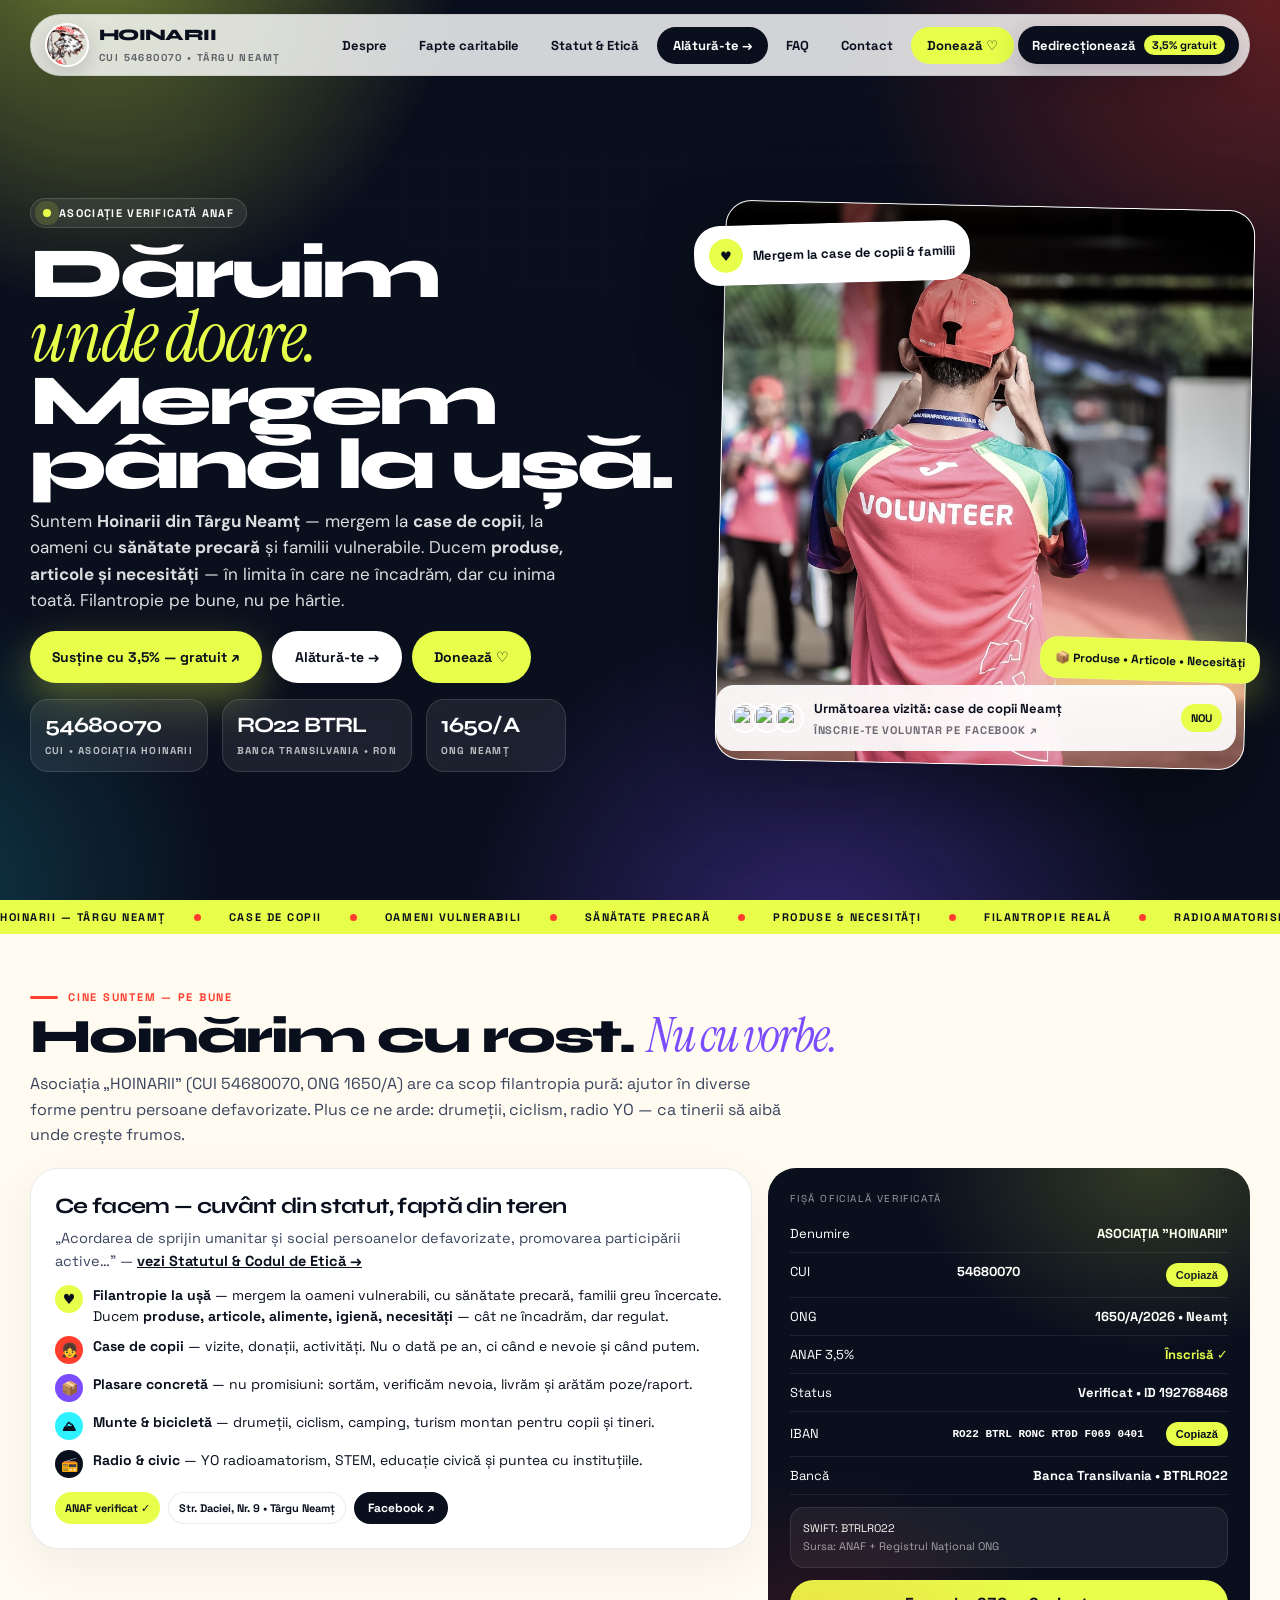
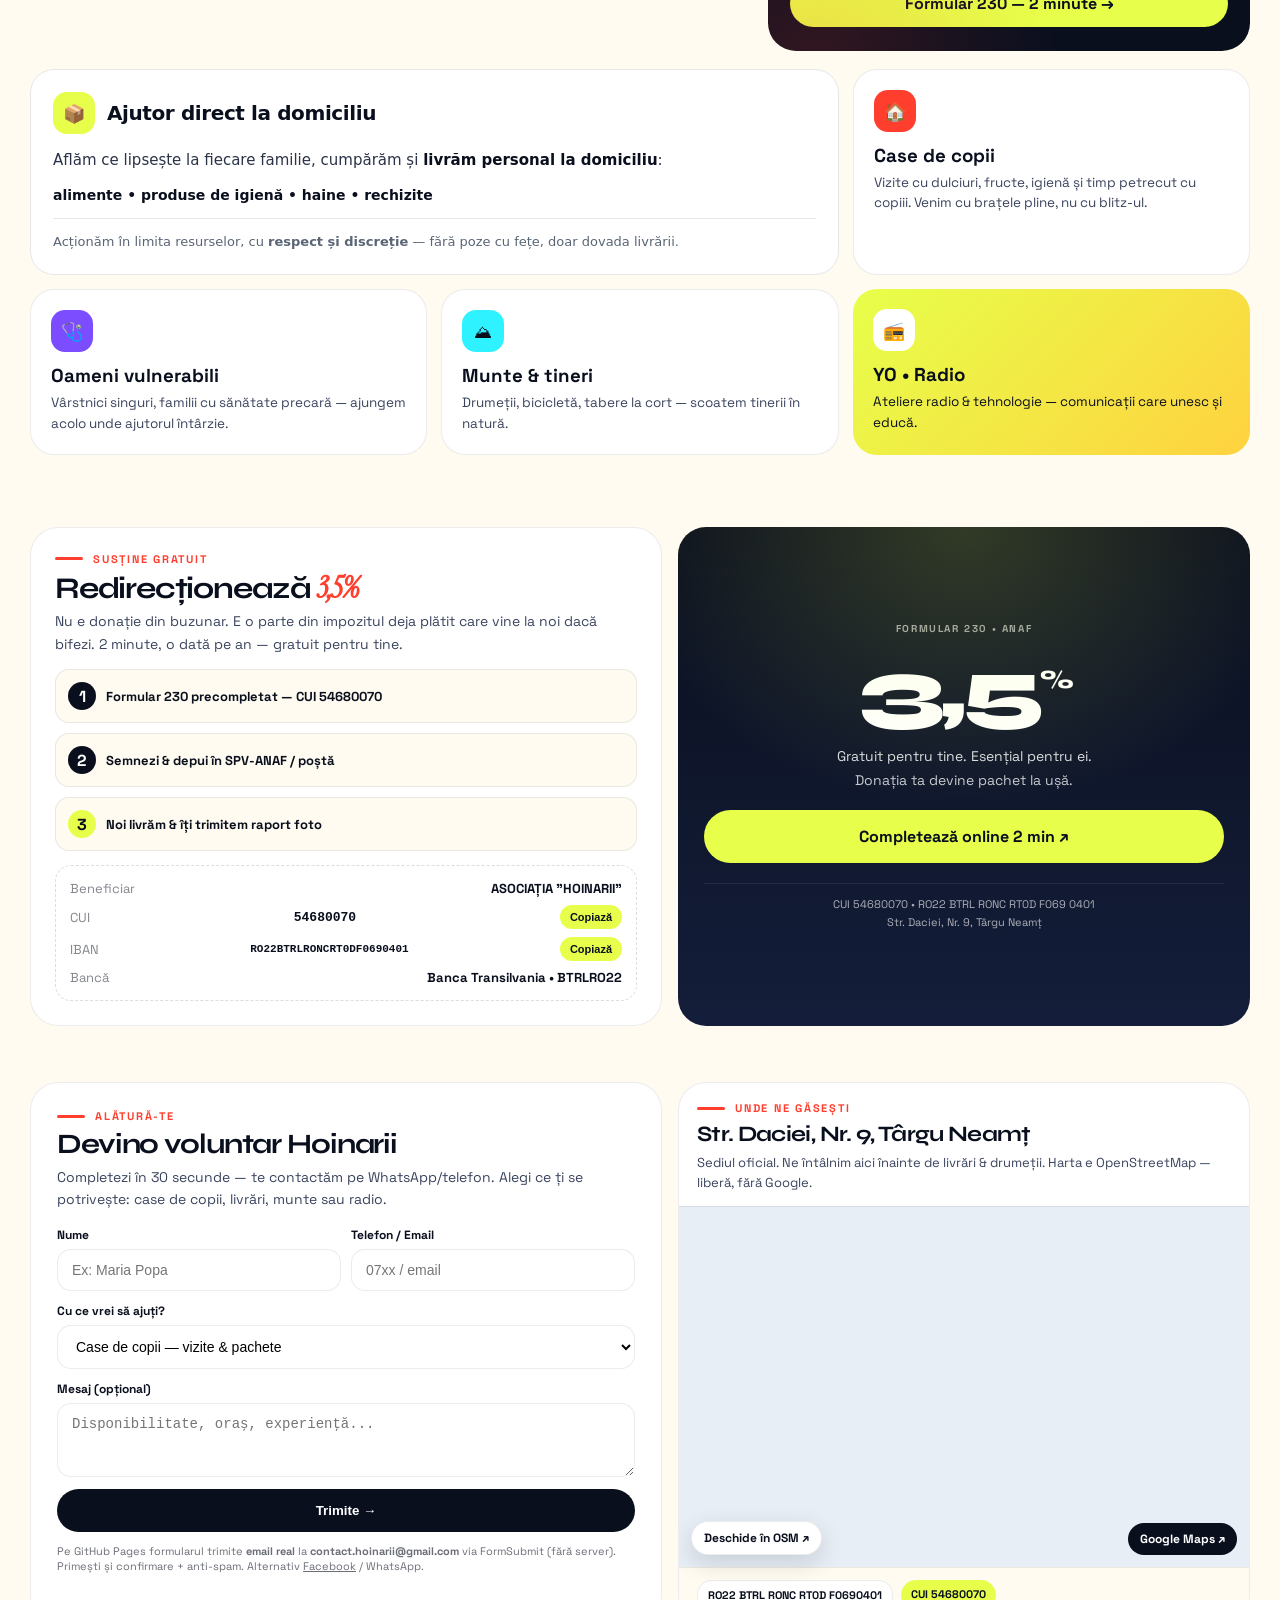
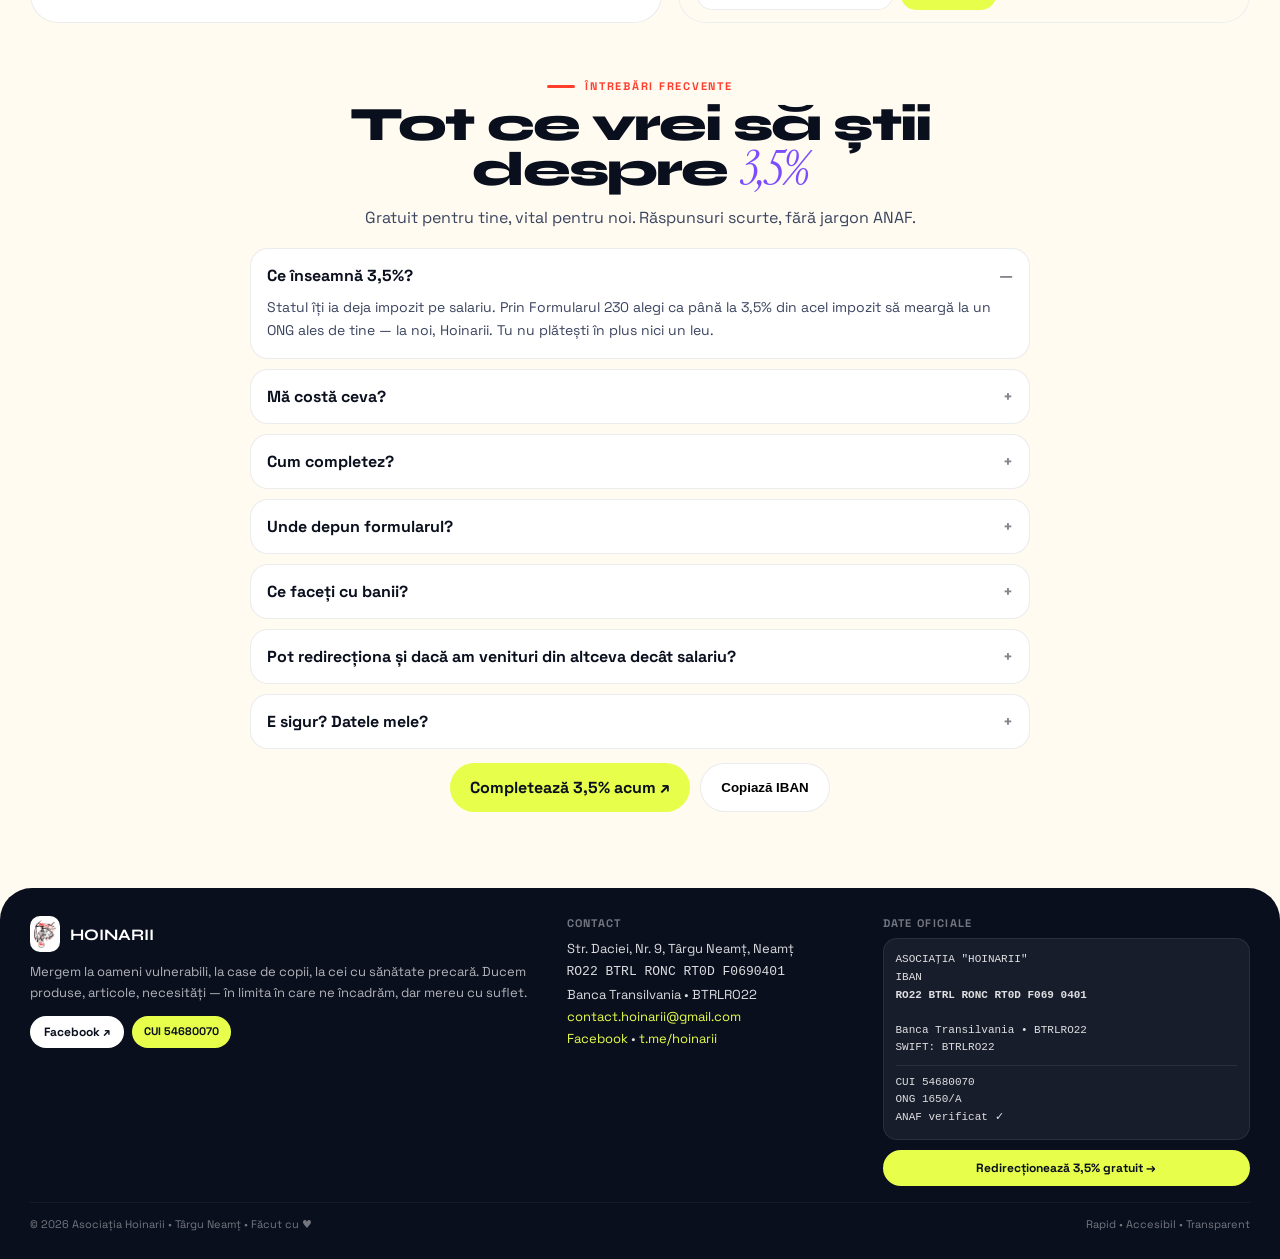
==== commit 222dfcf9: "Add files via upload" ====
--- a/index.html
+++ b/index.html
@@ -99,10 +99,10 @@
 .copy{background:var(--lime);color:var(--ink);border:none;padding:6px 10px;border-radius:999px;font-weight:800;font-size:11px;cursor:pointer}
 
 /* WOW GRID - ACTIVITATI REALE */
-.real{margin-top:18px;display:grid;grid-template-columns:repeat(3,1fr);gap:14px}
-.real-card{background:white;border:1px solid var(--line);border-radius:24px;padding:20px;position:relative;overflow:hidden;transition:.25s}
+.real{margin-top:18px;display:grid;grid-template-columns:repeat(3,1fr);gap:14px;align-items:stretch}
+.real-card{background:white;border:1px solid var(--line);border-radius:24px;padding:20px;position:relative;overflow:hidden;transition:.25s;min-width:0;word-break:break-word}
 .real-card:hover{transform:translateY(-6px) rotate(.2deg);box-shadow:0 20px 50px rgba(10,15,30,.12)}
-.real-card.big{grid-column:span 2;background:linear-gradient(135deg, #0A0F1E 0%, #1A2340 100%);color:white;border:none}
+.real-card.big{grid-column:span 2}
 .real-card.big p{color:rgba(255,255,255,.78)}
 .real-icon{width:42px;height:42px;border-radius:14px;display:grid;place-items:center;font-size:18px;margin-bottom:12px}
 .r1 .real-icon{background:var(--lime)}
@@ -143,19 +143,36 @@
 /* REVEAL */
 .reveal{opacity:0;transform:translateY(16px);transition:.6s}
 .reveal.in{opacity:1;transform:none}
-
-/* RESPONSIVE */
+.real-card.big{opacity:1 !important;transform:none !important}
+
+/* RESPONSIVE FIX - dinamic, fara suprapuneri */
 @media(max-width:980px){
-  .hero-inner,.bento,.partners,.donate,.impact{grid-template-columns:1fr}
-  .real{grid-template-columns:1fr 1fr}
-  .real-card.big{grid-column:span 1}
+  .hero-inner,.bento,.partners,.donate,.impact,.vol-grid{grid-template-columns:1fr !important}
+  .real{grid-template-columns:1fr 1fr !important}
+  .real-card.big{grid-column:span 2 !important}
+  .real-card{grid-column:auto !important}
+  .vol-grid{grid-template-columns:1fr !important}
+  .vol-grid > div{min-width:0}
   .nav-links{display:none}
-  .nav-links.open{display:flex;position:absolute;top:62px;left:0;right:0;background:white;border-radius:22px;padding:12px;flex-direction:column;box-shadow:0 20px 60px rgba(10,15,30,.14);border:1px solid var(--line)}
+  .nav-links.open{display:flex;position:absolute;top:62px;left:0;right:0;background:white;border-radius:22px;padding:12px;flex-direction:column;box-shadow:0 20px 60px rgba(10,15,30,.14);border:1px solid var(--line);max-height:80vh;overflow:auto}
   .hamb{display:grid}
   .stack{height:420px}
   .footer{grid-template-columns:1fr}
+  .hero{padding-bottom:24px}
 }
-@media(max-width:640px){.real{grid-template-columns:1fr}.counters{grid-template-columns:1fr}.big{font-size:64px}}
+@media(max-width:640px){
+  .real{display:flex !important;flex-direction:column !important;gap:12px !important}
+  .real-card,.real-card.big{grid-column:auto !important;width:100% !important;flex:none !important}
+  .counters{grid-template-columns:1fr}
+  .big{font-size:56px}
+  .stack{height:340px}
+  .card-2{left:8px;right:8px;top:10px}
+  .card-3{right:8px;bottom:72px}
+  .hero h1{font-size:34px}
+  .wrap{width:calc(100% - 14px)}
+  .bento,.donate{ gap:12px }
+  .donate{flex-direction:column}
+}
 </style>
 </head>
 <body>
@@ -245,28 +262,21 @@
       <div class="row"><span>Status</span><b>Verificat • ID 192768468</b></div>
       <div class="row" style="align-items:center"><span>IBAN</span><b style="font-family:monospace;font-size:11px;word-break:break-all;text-align:right;flex:1;margin-right:8px">RO22 BTRL RONC RT0D F069 0401</b> <button class="copy" onclick="copyText('RO22BTRLRONCRT0DF0690401')">Copiază</button></div>
       <div class="row"><span>Bancă</span><b>Banca Transilvania • BTRLRO22</b></div>
-      <div style="margin-top:12px;background:rgba(255,255,255,.06);border:1px solid rgba(255,255,255,.10);border-radius:14px;padding:12px;font-size:11px;line-height:1.5">SWIFT: BTRLRO22<br><span style="opacity:.6">Sursa: ANAF + Registrul Național ONG</span></div>
+      <div style="margin-top:12px;background:rgba(255,255,255,.06);border:1px solid rgba(255,255,255,.10);border-radius:14px;padding:12px;font-size:11px;line-height:1.6;word-break:break-word">SWIFT: BTRLRO22<br><span style="opacity:.6">Sursa: ANAF + Registrul Național ONG</span></div>
       <a href="https://ing.redirectioneaza.ro/asociatia-hoinarii/" target="_blank" style="display:block;margin-top:12px;background:var(--lime);color:var(--ink);padding:13px;border-radius:999px;text-align:center;font-weight:800">Formular 230 — 2 minute →</a>
     </div>
   </div>
 
   <!-- FAPTE REALE WOW - SIMPLIFICAT -->
   <div class="real" id="fapte">
-    <div class="real-card reveal" style="background:white;color:var(--ink);border:1px solid var(--line);padding:28px;grid-column:span 2">
-      <div style="display:flex;gap:14px;align-items:flex-start">
-        <div class="real-icon" style="background:var(--lime);flex-shrink:0">📦</div>
-        <div style="flex:1;min-width:0">
-          <h3 style="font-family:'Syne';font-size:22px;letter-spacing:-.03em;color:var(--ink);line-height:1.2">Ajutor direct la domiciliu</h3>
-          <p style="margin-top:12px;font-size:15px;line-height:1.75;color:#3A445E;white-space:normal;word-break:normal">Întrebăm ce e nevoie, cumpărăm și ducem personal.</p>
-          <p style="margin-top:8px;display:flex;flex-wrap:wrap;gap:8px">
-            <span style="background:#FFFBF0;border:1px solid var(--line);padding:6px 10px;border-radius:999px;font-size:13px;font-weight:700">alimente</span>
-            <span style="background:#FFFBF0;border:1px solid var(--line);padding:6px 10px;border-radius:999px;font-size:13px;font-weight:700">produse igienă</span>
-            <span style="background:#FFFBF0;border:1px solid var(--line);padding:6px 10px;border-radius:999px;font-size:13px;font-weight:700">haine</span>
-            <span style="background:#FFFBF0;border:1px solid var(--line);padding:6px 10px;border-radius:999px;font-size:13px;font-weight:700">rechizite</span>
-          </p>
-          <p style="margin-top:12px;font-size:13px;line-height:1.6;color:#6B7688;border-top:1px solid var(--line);padding-top:10px">Atât cât ne permite bugetul — cu respect și discreție. Fără poze cu fețe, doar dovada livrării.</p>
-        </div>
-      </div>
+    <div style="background:#FFFFFF;color:#0A0F1E;border:1px solid #E5E7EB;border-radius:24px;padding:22px;grid-column:span 2;overflow:visible;display:block">
+      <div style="display:flex;gap:12px;align-items:center;margin-bottom:14px">
+        <div style="width:42px;height:42px;border-radius:14px;background:#E7FF4A;display:grid;place-items:center;font-size:18px;flex-shrink:0">📦</div>
+        <h3 style="font-family:system-ui,-apple-system,Segoe UI,sans-serif;font-size:20px;letter-spacing:-.02em;color:#0A0F1E;line-height:1.25;margin:0;font-weight:800">Ajutor direct la domiciliu</h3>
+      </div>
+      <p style="font-family:system-ui,-apple-system,Segoe UI,sans-serif;font-size:15px;line-height:1.7;color:#2A3347;margin:0;font-weight:400">Aflăm ce lipsește la fiecare familie, cumpărăm și <b style="color:#0A0F1E">livrăm personal la domiciliu</b>:</p>
+      <p style="margin-top:10px;font-family:system-ui,-apple-system,Segoe UI,sans-serif;font-size:14px;line-height:1.6;color:#0A0F1E;font-weight:700">alimente • produse de igienă • haine • rechizite</p>
+      <p style="margin-top:12px;font-family:system-ui,-apple-system,Segoe UI,sans-serif;font-size:13px;line-height:1.65;color:#5A6575;border-top:1px solid #E5E7EB;padding-top:12px">Acționăm în limita resurselor, cu <b>respect și discreție</b> — fără poze cu fețe, doar dovada livrării.</p>
     </div>
     <div class="real-card r2 reveal"><div class="real-icon">🏠</div><h3>Case de copii</h3><p style="font-size:13.5px;color:#3A445E;line-height:1.5;margin-top:6px">Vizite cu dulciuri, fructe, igienă și timp petrecut cu copiii. Venim cu brațele pline, nu cu blitz-ul.</p></div>
     <div class="real-card r3 reveal"><div class="real-icon">🩺</div><h3>Oameni vulnerabili</h3><p style="font-size:13.5px;color:#3A445E;line-height:1.5;margin-top:6px">Vârstnici singuri, familii cu sănătate precară — ajungem acolo unde ajutorul întârzie.</p></div>
@@ -307,7 +317,7 @@
 
 <!-- VOLUNTARI + HARTA OSM -->
 <section class="section wrap" id="voluntari" style="padding-top:0">
-  <div style="display:grid;grid-template-columns:1.05fr .95fr;gap:16px">
+  <div class="vol-grid" style="display:grid;grid-template-columns:1.05fr .95fr;gap:16px">
     <!-- FORMULAR -->
     <div class="reveal" style="background:white;border:1px solid var(--line);border-radius:28px;padding:26px">
       <div class="kicker">Alătură-te</div>
@@ -345,8 +355,8 @@
         <h3 style="font-family:'Syne';font-size:22px;letter-spacing:-.03em;margin-top:6px">Str. Daciei, Nr. 9, Târgu Neamț</h3>
         <p style="color:#3A445E;font-size:13px;line-height:1.5;margin-top:6px">Sediul oficial. Ne întâlnim aici înainte de livrări & drumeții. Harta e OpenStreetMap — liberă, fără Google.</p>
       </div>
-      <div style="margin-top:14px;flex:1;min-height:340px;border-top:1px solid var(--line);position:relative;background:#E8EEF5">
-        <iframe title="Harta OSM Hoinarii" loading="lazy" style="width:100%;height:100%;min-height:340px;border:0" src="https://www.openstreetmap.org/export/embed.html?bbox=26.349%2C47.199%2C26.375%2C47.214&layer=mapnik&marker=47.2066%2C26.3622"></iframe>
+      <div style="margin-top:14px;flex:1;min-height:360px;border-top:1px solid var(--line);position:relative;background:#E8EEF5;display:block">
+        <iframe title="Harta OSM Hoinarii" loading="lazy" style="width:100%;height:360px;min-height:360px;border:0;display:block" src="https://www.openstreetmap.org/export/embed.html?bbox=26.349%2C47.199%2C26.375%2C47.214&layer=mapnik&marker=47.2066%2C26.3622"></iframe>
         <a href="https://www.openstreetmap.org/search?query=Strada%20Daciei%209%20Targu%20Neamt#map=17/47.2066/26.3622" target="_blank" style="position:absolute;left:12px;bottom:12px;background:white;padding:8px 12px;border-radius:999px;font-weight:800;font-size:12px;box-shadow:0 8px 24px rgba(10,15,30,.14);border:1px solid var(--line)">Deschide în OSM ↗</a>
         <a href="https://www.google.com/maps/search/Strada+Daciei+9+Targu+Neamt" target="_blank" style="position:absolute;right:12px;bottom:12px;background:var(--ink);color:white;padding:8px 12px;border-radius:999px;font-weight:800;font-size:12px">Google Maps ↗</a>
       </div>
@@ -392,13 +402,16 @@
     </div>
     <div>
       <div style="font-size:11px;letter-spacing:.12em;text-transform:uppercase;font-weight:800;opacity:.5">Contact</div>
-      <p style="margin-top:8px;line-height:1.7;font-size:13px">Str. Daciei, Nr. 9, Târgu Neamț, Neamț<br>RO22 BTRL RONC RT0D F0690401<br>Banca Transilvania • BTRLRO22<br><a href="https://www.facebook.com/Hoinarii.Original" target="_blank" style="color:var(--lime)">Facebook</a></p>
+      <p style="margin-top:8px;line-height:1.7;font-size:13px">Str. Daciei, Nr. 9, Târgu Neamț, Neamț<br><span style="font-family:monospace">RO22 BTRL RONC RT0D F0690401</span><br>Banca Transilvania • BTRLRO22<br><a href="mailto:contact.hoinarii@gmail.com" style="color:var(--lime)">contact.hoinarii@gmail.com</a><br><a href="https://www.facebook.com/Hoinarii.Original" target="_blank" style="color:var(--lime)">Facebook</a> • <a href="https://t.me/hoinarii" target="_blank" style="color:var(--lime)">t.me/hoinarii</a></p>
     </div>
     <div id="toast" style="display:none"></div>
     <div>
       <div style="font-size:11px;letter-spacing:.12em;text-transform:uppercase;font-weight:800;opacity:.5">Date oficiale</div>
-      <p style="margin-top:8px;font-family:monospace;font-size:12px;line-height:1.6">CUI 54680070<br>ONG 1650/A<br>ANAF verificat ✓</p>
-      <div style="margin-top:10px;background:rgba(255,255,255,.06);border:1px solid rgba(255,255,255,.10);border-radius:12px;padding:10px;font-size:11px;line-height:1.4">Redirecționează 3,5% gratuit</div>
+      <div style="margin-top:8px;background:rgba(255,255,255,.06);border:1px solid rgba(255,255,255,.08);border-radius:14px;padding:12px;line-height:1.6">
+        <p style="font-family:monospace;font-size:11px;line-height:1.6;margin:0">ASOCIAȚIA "HOINARII"<br>IBAN<br><b>RO22 BTRL RONC RT0D F069 0401</b><br><br>Banca Transilvania • BTRLRO22<br>SWIFT: BTRLRO22</p>
+        <p style="font-family:monospace;font-size:11px;line-height:1.6;margin:8px 0 0;padding-top:8px;border-top:1px solid rgba(255,255,255,.08)">CUI 54680070<br>ONG 1650/A<br>ANAF verificat ✓</p>
+      </div>
+      <a href="https://ing.redirectioneaza.ro/asociatia-hoinarii/" target="_blank" style="display:block;margin-top:10px;background:var(--lime);color:var(--ink);padding:10px;border-radius:999px;text-align:center;font-weight:800;font-size:12px">Redirecționează 3,5% gratuit →</a>
     </div>
   </div>
   <div style="max-width:1220px;margin:16px auto 0;padding-top:14px;border-top:1px solid rgba(255,255,255,.10);display:flex;justify-content:space-between;gap:10px;flex-wrap:wrap;font-size:11px;opacity:.5;width:calc(100% - 24px)">
